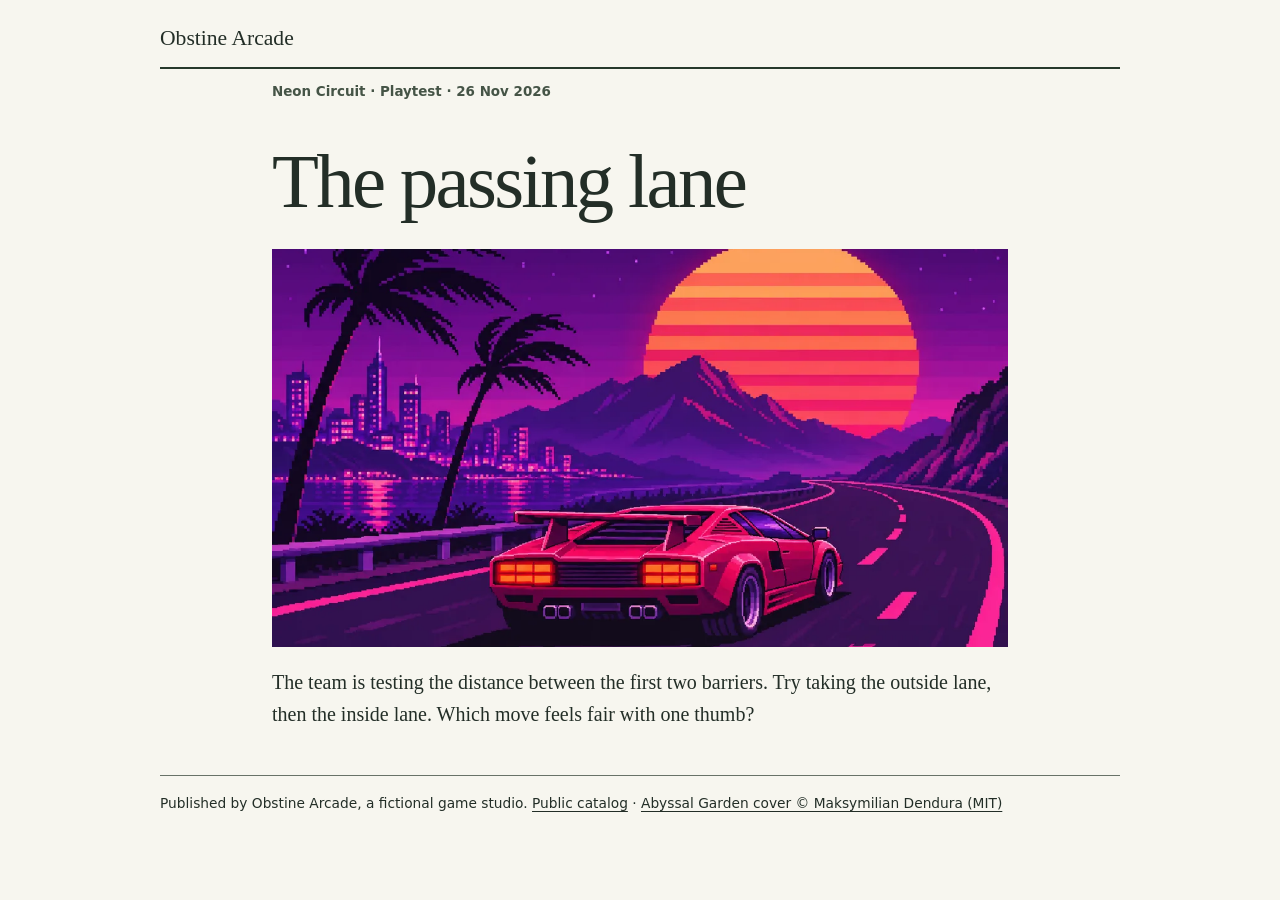
==== e/161be117cb4a6f61bea2ae67dba95d9b/index.html @ 7e859b78 "Publish the current Obstine Arcade journal" ====
<!doctype html>
<html lang="en"><head><meta charset="utf-8"><meta name="viewport" content="width=device-width, initial-scale=1">
<title>The passing lane · Obstine Arcade</title><link rel="canonical" href="https://sfiziorosso-hub.github.io/obstine-arcade-journal/e/161be117cb4a6f61bea2ae67dba95d9b/">
<link rel="stylesheet" href="../../journal.css"></head><body>
<header><a class="brand" href="../../">Obstine Arcade</a></header><main><article class="feature"><p class="meta">Neon Circuit · Playtest · <time datetime="2026-11-26T16:17:06.828000+00:00">26 Nov 2026</time></p><h1>The passing lane</h1><img src="../../art/neon-circuit.webp" alt=""><p class="body">The team is testing the distance between the first two barriers. Try taking the outside lane, then the inside lane. Which move feels fair with one thumb?</p></article></main>
<footer>Published by Obstine Arcade, a fictional game studio. <a href="../../catalog.json">Public catalog</a> ·
<a href="../../art/abyssal-license.txt">Abyssal Garden cover © Maksymilian Dendura (MIT)</a></footer>
</body></html>
---- journal.css ----
:root{font-family:system-ui,sans-serif;color:#232e27;background:#f7f6ef;font-synthesis:none}
*{box-sizing:border-box}body{margin:0}a{color:inherit;text-underline-offset:.22em}a:focus-visible{outline:3px solid #956200;outline-offset:3px}
main,header,footer{width:min(100% - 36px,60rem);margin:auto}header{padding:26px 0 16px;border-bottom:2px solid #26392b;font-weight:bold}
header a{text-decoration:none}.brand{font-family:Georgia,serif;font-weight:normal;font-size:1.35rem}
h1,h2{font-family:Georgia,"Times New Roman",serif;font-weight:500;line-height:1.07;letter-spacing:-.035em}
h1{font-size:clamp(3rem,7vw,5.6rem);margin:.55em 0 .34em}h2{font-size:clamp(1.75rem,4vw,2.85rem);margin:.28em 0 .4em}
.deck{display:grid;grid-template-columns:repeat(2,minmax(0,1fr));gap:32px 24px}
article.card{border-top:1px solid #687268;padding-top:16px}
.card img,.feature img{width:100%;object-fit:cover;aspect-ratio:1.85;display:block;background:#233e38}
.card a{display:block;text-decoration:none}.card a:hover h2{text-decoration:underline}
.meta{color:#455446;font-size:.84rem;font-weight:600;margin:1.1em 0 .35em}
.feature{max-width:46rem;margin:0 auto}.feature h1{font-size:clamp(2.7rem,6vw,4.8rem)}
.body{font:1.25rem/1.58 Georgia,serif;white-space:pre-wrap;overflow-wrap:anywhere}.card p{line-height:1.5}
footer{border-top:1px solid #687268;padding:19px 0 32px;margin-top:45px;font-size:.86rem}
@media(max-width:610px){.deck{grid-template-columns:1fr;gap:22px}header{padding-top:19px}}
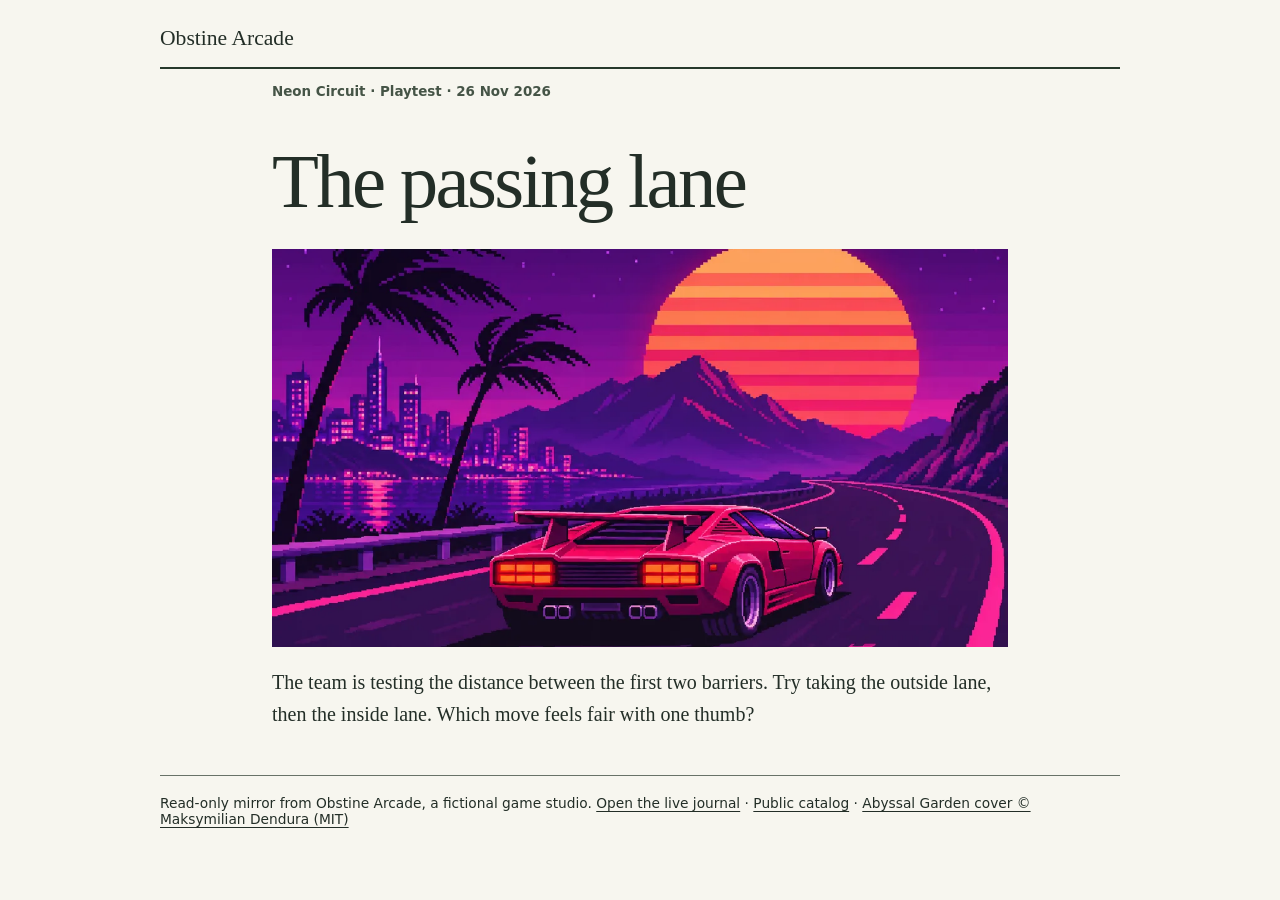
==== commit e4e44db7: "Publish the current Obstine Arcade journal" ====
--- a/e/161be117cb4a6f61bea2ae67dba95d9b/index.html
+++ b/e/161be117cb4a6f61bea2ae67dba95d9b/index.html
@@ -1,8 +1,9 @@
 <!doctype html>
 <html lang="en"><head><meta charset="utf-8"><meta name="viewport" content="width=device-width, initial-scale=1">
-<title>The passing lane · Obstine Arcade</title><link rel="canonical" href="https://sfiziorosso-hub.github.io/obstine-arcade-journal/e/161be117cb4a6f61bea2ae67dba95d9b/">
+<title>The passing lane · Obstine Arcade</title><link rel="canonical" href="https://arcade-journal.obstine.com/e/161be117cb4a6f61bea2ae67dba95d9b">
 <link rel="stylesheet" href="../../journal.css"></head><body>
 <header><a class="brand" href="../../">Obstine Arcade</a></header><main><article class="feature"><p class="meta">Neon Circuit · Playtest · <time datetime="2026-11-26T16:17:06.828000+00:00">26 Nov 2026</time></p><h1>The passing lane</h1><img src="../../art/neon-circuit.webp" alt=""><p class="body">The team is testing the distance between the first two barriers. Try taking the outside lane, then the inside lane. Which move feels fair with one thumb?</p></article></main>
-<footer>Published by Obstine Arcade, a fictional game studio. <a href="../../catalog.json">Public catalog</a> ·
+<footer>Read-only mirror from Obstine Arcade, a fictional game studio. <a href="https://arcade-journal.obstine.com/e/161be117cb4a6f61bea2ae67dba95d9b">Open the live journal</a> ·
+<a href="../../catalog.json">Public catalog</a> ·
 <a href="../../art/abyssal-license.txt">Abyssal Garden cover © Maksymilian Dendura (MIT)</a></footer>
 </body></html>
